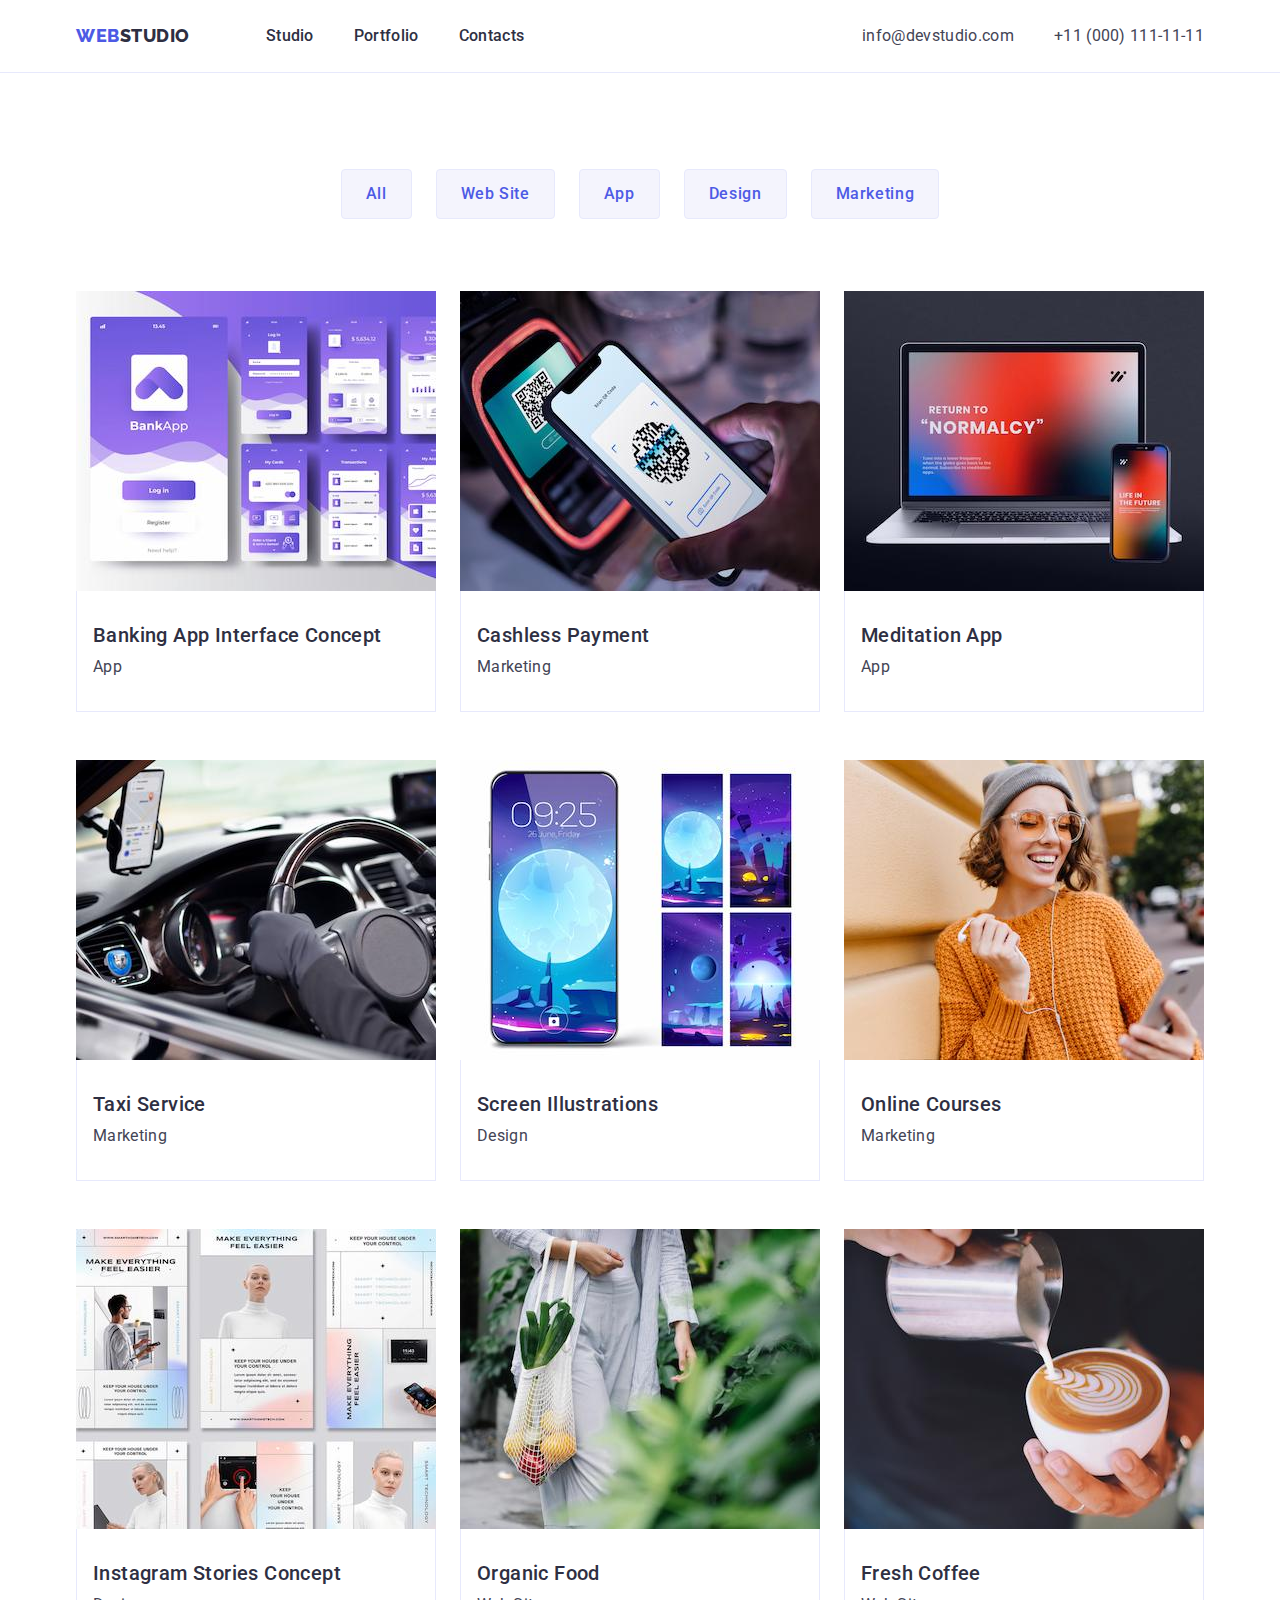
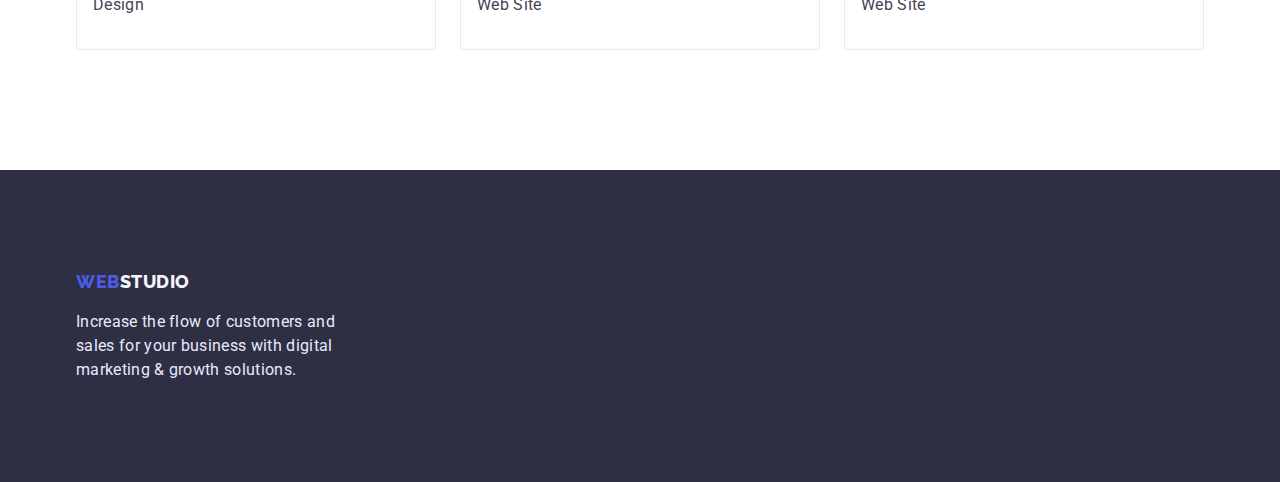
==== portfolio.html @ 8f4cbab9 "Add files via upload" ====
<!DOCTYPE html>
<html lang="en">
  <head>
    <meta charset="UTF-8" />
    <meta http-equiv="X-UA-Compatible" content="IE=edge" />
    <meta name="viewport" content="width=device-width, initial-scale=1.0" />
    <link rel="preconnect" href="https://fonts.googleapis.com" />
    <link rel="preconnect" href="https://fonts.gstatic.com" crossorigin />
    <link
      href="https://fonts.googleapis.com/css2?family=Roboto:wght@400;500;700&display=swap"
      rel="stylesheet"
    />
    <link rel="preconnect" href="https://fonts.googleapis.com" />
    <link rel="preconnect" href="https://fonts.gstatic.com" crossorigin />
    <link
      href="https://fonts.googleapis.com/css2?family=Raleway:wght@800&display=swap"
      rel="stylesheet"
    />
    <title>Document</title>

    <!-- Normalizer first -->
    <link
      rel="stylesheet"
      href="https://cdnjs.cloudflare.com/ajax/libs/modern-normalize/1.0.0/modern-normalize.min.css"
    />

    <link rel="stylesheet" href="./css/styles.css" />
  </head>

  <body class="body">
    <!-- header -->
    <header class="header">
      <div class="container">
        <nav class="header-navigation">
          <a class="webstudio" href="./index.html" style="text-decoration: none"
            >Web<span class="studio">Studio</span></a
          >

          <ul class="header-list">
            <li>
              <a class="header-list-item" href="./index.html">Studio</a>
            </li>
            <li>
              <a class="header-list-item" href="./portfolio.html">Portfolio</a>
            </li>
            <li>
              <a class="header-list-item" href="">Contacts</a>
            </li>
          </ul>
        </nav>
        <address>
          <ul class="header-address">
            <li>
              <a class="email-number" href="mailto:info@devstudio.com"
                >info@devstudio.com
              </a>
            </li>
            <li>
              <a class="email-number" href="tel:+110001111111"
                >+11 (000) 111-11-11</a
              >
            </li>
          </ul>
        </address>
      </div>
    </header>

    <!-- main -->
    <main class="main-2">
      <section class="projects-section">
        <div class="container">
          <h1 hidden>Buttons</h1>
          <ul class="buttons-list">
            <li>
              <button type="button" class="button-list-item">All</button>
            </li>
            <li>
              <button type="button" class="button-list-item">Web Site</button>
            </li>
            <li>
              <button type="button" class="button-list-item">App</button>
            </li>
            <li>
              <button type="button" class="button-list-item">Design</button>
            </li>
            <li>
              <button type="button" class="button-list-item">Marketing</button>
            </li>
          </ul>

          <h2 hidden>Projects</h2>
          <ul class="projects-list">
            <li>
              <a href="">
                <img src="./images/image8.jpg" alt="project1" width="360" />
                <div class="projects-text-box">
                  <h3>Banking App Interface Concept</h3>
                  <p>App</p>
                </div>
              </a>
            </li>
            <li>
              <a href="">
                <img src="./images/image9.jpg" alt="project2" width="360" />
                <div class="projects-text-box">
                  <h3>Cashless Payment</h3>
                  <p>Marketing</p>
                </div>
              </a>
            </li>
            <li>
              <a href="">
                <img src="./images/image10.jpg" alt="project3" width="360" />
                <div class="projects-text-box">
                  <h3>Meditation App</h3>
                  <p>App</p>
                </div>
              </a>
            </li>
            <li>
              <a href="">
                <img src="./images/image11.jpg" alt="project4" width="360" />
                <div class="projects-text-box">
                  <h3>Taxi Service</h3>
                  <p>Marketing</p>
                </div>
              </a>
            </li>
            <li>
              <a href="">
                <img src="./images/image12.jpg" alt="project5" width="360" />
                <div class="projects-text-box">
                  <h3>Screen Illustrations</h3>
                  <p>Design</p>
                </div>
              </a>
            </li>
            <li>
              <a href="">
                <img src="./images/image13.jpg" alt="project6" width="360" />
                <div class="projects-text-box">
                  <h3>Online Courses</h3>
                  <p>Marketing</p>
                </div>
              </a>
            </li>
            <li>
              <a href="">
                <img src="./images/image14.jpg" alt="project7" width="360" />
                <div class="projects-text-box">
                  <h3>Instagram Stories Concept</h3>
                  <p>Design</p>
                </div>
              </a>
            </li>
            <li>
              <a href="">
                <img src="./images/image15.jpg" alt="project8" width="360" />
                <div class="projects-text-box">
                  <h3>Organic Food</h3>
                  <p>Web Site</p>
                </div>
              </a>
            </li>
            <li>
              <a href="">
                <img src="./images/image16.jpg" alt="project9" width="360" />
                <div class="projects-text-box">
                  <h3>Fresh Coffee</h3>
                  <p>Web Site</p>
                </div>
              </a>
            </li>
          </ul>
        </div>
      </section>
    </main>

    <!-- Footer -->
    <footer class="footer">
      <div class="container">
        <a class="webstudio-2" href="./index.html"
          >Web<span class="studio-2">Studio</span></a
        >

        <p class="footer-text">
          Increase the flow of customers and sales for your business with
          digital marketing & growth solutions.
        </p>
      </div>
    </footer>
  </body>
</html>
---- css/styles.css ----
:root {
--dark: #2E2F42;
--text: #434455;
--accent: #F4F4FD;
--light: #E7E9FC;
--primary-brand: #4D5AE5;
--pressed-state: #404BBF;
--white: #ffffff; 
}

.body{
  color: var(--text);
  font-family: "Roboto","Raleway", sans-serif;
}
.body a{
  text-decoration:none;
}

.container{
  width: 1158px;
  padding: 0 15px 0 15px;
  margin: 0 auto;
}

ul,
h1,
h2,
h3,
h4,
h5{
  padding: 0;
  margin: 0;
}

/* .header,
.main,
.main-2,
.footer {
  width: 1440px;
} */

.webstudio,
.webstudio-2 {
  font-family: "Raleway", sans-serif;
  font-weight: 800;
  font-size: 18px;
  line-height: 1.33;
  letter-spacing: 0.03em;
  text-transform: uppercase;
  color: var(--primary-brand);
}
.studio {
  color: var(--dark);
}
.studio-2 {
  color: var(--accent);
}

.header {
  background-color: var(--white);
  border-bottom: 1px solid var(--light);
  padding: 24px 0 24px 0;
}

.header .container,
.header-navigation{
  display: flex;
}

.header-address {
  list-style: none;
  display: flex;
  gap: 40px;
}
address{
  margin-left: auto;
}

.header-list {
  margin: 0 0 0 76px;
  display: flex;
  gap: 40px;
  list-style: none;
}

.header-list a:hover,
.header-address a:hover{
  color: var(--pressed-state);
}

.header-list a:focus,
.header-address a:focus{
  color: var(--pressed-state);
}



/* navigation */
.header-list-item{
  font-weight: 500;
  font-size: 16px;
  line-height: 1.5;
  letter-spacing: 0.02em;
  color: var(--dark);
}


.email-number{
  font-style: normal;
  font-size: 16px;
  line-height: 1.5;
  letter-spacing: 0.02em;
  color: inherit;
}

/* hero section */
/* IIIIIIIIIIIIIIIIIIIIIIIIIIIIIIIIIIIIIIIIIIIIIIIIIIIIIIIIII */

.hero-image {
  margin: 0;
  padding: 188px 0 188px 0;
  background-color: var(--dark);
}

.main-banner {
  margin: 0 auto;
  width: 496px;
  font-size: 56px;
  line-height: 1.07;
  text-align: center;
  letter-spacing: 0.02em;
  color: var(--white);
}

.button-order {
  cursor:pointer;
  display: flex;
  margin: 0 auto;
  margin-top: 48px;
  padding: 16px 32px 16px 32px;
  background: var(--primary-brand);
  box-shadow: 0px 4px 4px rgba(0, 0, 0, 0.15);
  border-radius: 4px;

  font-family: inherit;
  font-weight: 500;
  font-size: 16px;
  line-height: 1.5;
  letter-spacing: 0.04em;
  color: var(--white);
}

.button-order:hover,
.button-order:focus{
  background-color: var(--pressed-state);

}


/* features */
/* IIIIIIIIIIIIIIIIIIIIIIIIIIIIIIIIIIIIIIIIIIIIIIIIIIIIIIIIIIIIII */

.features{
  padding: 120px 0 120px 0;
}

.features-list,
.photos-list,
.team-list,
.footer-list {
  display: flex;
  list-style: none;
  margin: 0;
}

.features-list {
  padding: 0;
  gap: 24px;
}
.features-list-item {
  flex-basis: calc(100% / 3 - 24px );
}

.features-header {
  font-weight: 500;
  font-size: 20px;
  line-height: 1.2;
  letter-spacing: 0.02em;
  color: var(--dark);
  margin: 0;
  padding: 0;
}

.features-text {
  font-size: 16px;
  line-height: 1.5;
  letter-spacing: 0.02em;
  margin: 8px 0 0 0;
}

/* What are we doing */
/* IIIIIIIIIIIIIIIIIIIIIIIIIIIIIIIIIIIIIIIIIIIIIIIIIIIIIIIIIIII */
.our-functional {
  padding: 0 0 120px 0;
}

.our-tasks-header {
  margin: 0 0 72px 0;
  font-size: 36px;
  line-height: 1.111111111111111;
  text-align: center;
  letter-spacing: 0.02em;
  text-transform: capitalize;
  color: var(--dark);
}

.photos-list {
  gap: 24px;
  padding: 0;
}
.list-item-photo {
  background: linear-gradient(
    0deg,
    rgba(77, 90, 229, 0.1),
    rgba(77, 90, 229, 0.1)
  );
  background-blend-mode: soft-light, normal;
  border: 1px solid var(--light);
  box-sizing: border-box;
  height: 300px;
  width: 360px;
}

/* Our team */
/* IIIIIIIIIIIIIIIIIIIIIIIIIIIIIIIIIIIIIIIIIIIIIIIIIIIIIIIII */

.team-background {
  padding: 120px 0 120px 0;
  margin: 0;
  background-color: var(--accent);
}

.our-team-header {
  justify-content: center;
  margin: 0 0 72px 0;
  font-size: 36px;
  line-height: 1.111111111111111;
  text-align: center;
  letter-spacing: 0.02em;
  text-transform: capitalize;
  color: var(--dark);
}

.team-background .container{
  justify-content: center;
}

.team-list {
  gap: 24px;
}

.team-name-job{
  padding: 32px 0 32px 0;
}


.team-list-item-header {
  text-align: center;
  font-weight: 500;
  font-size: 20px;
  line-height: 1.2;
  letter-spacing: 0.02em;
  color: var(--dark);
  margin: 0;
  padding: 0;
}

.team-list-text {
  text-align: center;
  font-size: 16px;
  line-height: 1.5;
  letter-spacing: 0.02em;
  margin: 8px 0 0 0;
  padding: 0;
}

.team-list-item{
  display: flex;
  flex-direction: column;
  align-items: center;
  background: var(--white);
  box-shadow: 0px 1px 6px rgba(46, 47, 66, 0.08),
    0px 1px 1px rgba(46, 47, 66, 0.16), 0px 2px 1px rgba(46, 47, 66, 0.08);
  border-radius: 0px 0px 4px 4px;
}


/* footer */
/* IIIIIIIIIIIIIIIIIIIIIIIIIIIIIIIIIIIIIIIIIIIIIIIIIIIIII */

.footer {
  padding: 100px 0 100px 0;
  background-color: var(--dark);
}



.footer-text {
  margin: 16px 0 0 0;
  width: 264px;
  font-size: 16px;
  line-height: 1.5;
  letter-spacing: 0.02em;
  color: var(--light);
}



/* Page 2 Portfolio */

/* IIIIIIIIIIIIIIIIIIIIIIIIIIIIIIIIIIIIIIIIIIIIIIIIIIIIIIIIIIIIIIIIIIIIIIIIIIIIIIIIIII */

.projects-section{
  padding: 96px 0 120px 0 ;
  margin: 0;
}

.buttons-list {
  margin: 0 0 72px 0;
  display: flex;
  gap: 24px;
  list-style: none;
  padding: 0;
  justify-content: center;
}
.buttons-list button {
  cursor:pointer;
  font-family: inherit;
  background: var(--accent);
  border: 1px solid var(--light);
  border-radius: 4px;
  padding: 12px 24px 12px 24px;

  font-weight: 500;
  font-size: 16px;
  line-height: 1.5;
  letter-spacing: 0.04em;
  color: var(--primary-brand);
}
.buttons-list button:hover,
.buttons-list button:focus{
  background: var(--pressed-state);
  color: var(--white);
  box-shadow: 0px 3px 1px rgba(0, 0, 0, 0.1), 0px 2px 1px rgba(0, 0, 0, 0.08), 0px 2px 2px rgba(0, 0, 0, 0.12);
}

.projects-list{
  margin: 0;
  padding: 0;
  display: flex;
  flex-wrap: wrap;
  list-style: none;

  margin: -48px 0 0 -24px;
}

.projects-list h3{
  font-weight: 500;
  font-size: 20px;
  line-height: 1.2;
  letter-spacing: 0.02em;
  color: var(--dark);
}
.projects-list p{
  margin: 8px 0 0 0;
  font-size: 16px;
  line-height: 1.5;
  letter-spacing: 0.02em;
  color: var(--text);
}
.projects-list img{
  display: block;
}

.projects-list li{
  flex-basis: calc(100% / 3 - 24px);

  margin: 48px 0 0 24px;
}

.projects-text-box{
  padding: 32px 0 32px 16px;
  border-bottom: 1px solid var(--light);
  border-left: 1px solid var(--light);
  border-right: 1px solid var(--light);
}
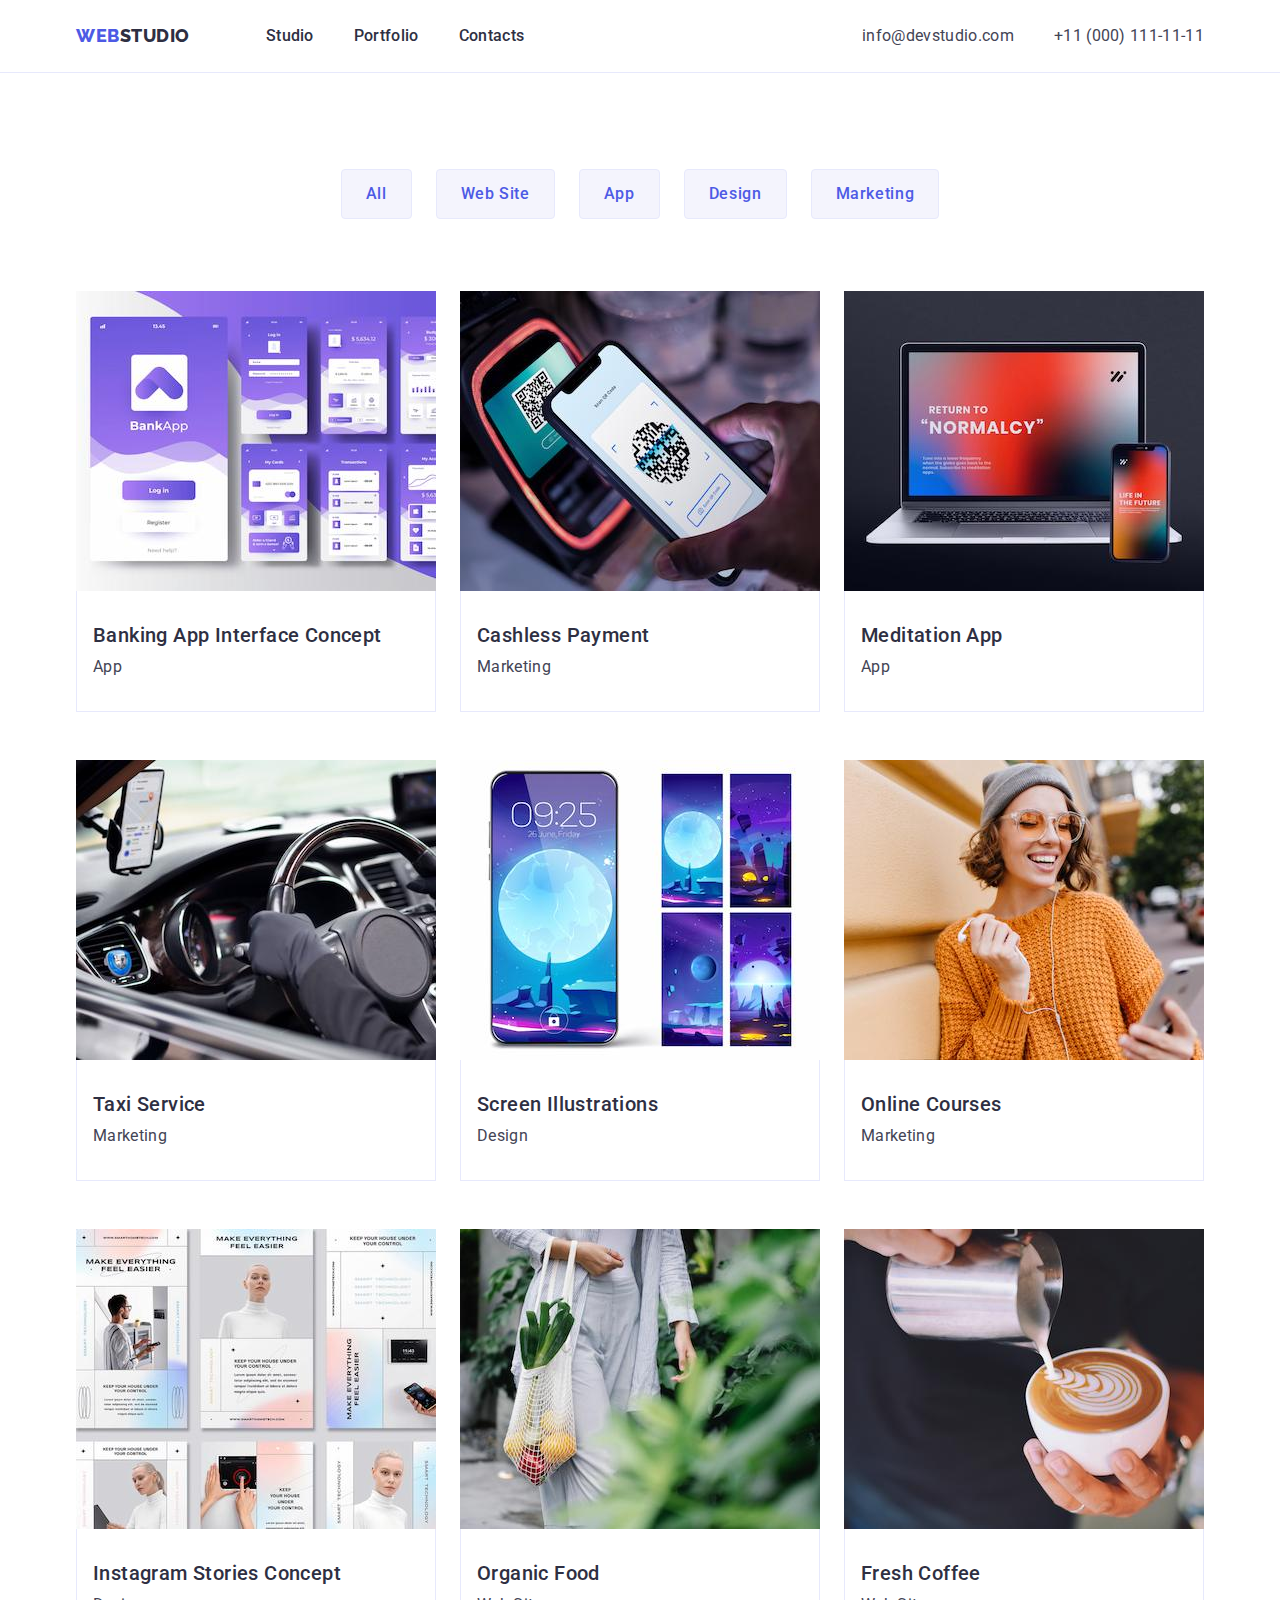
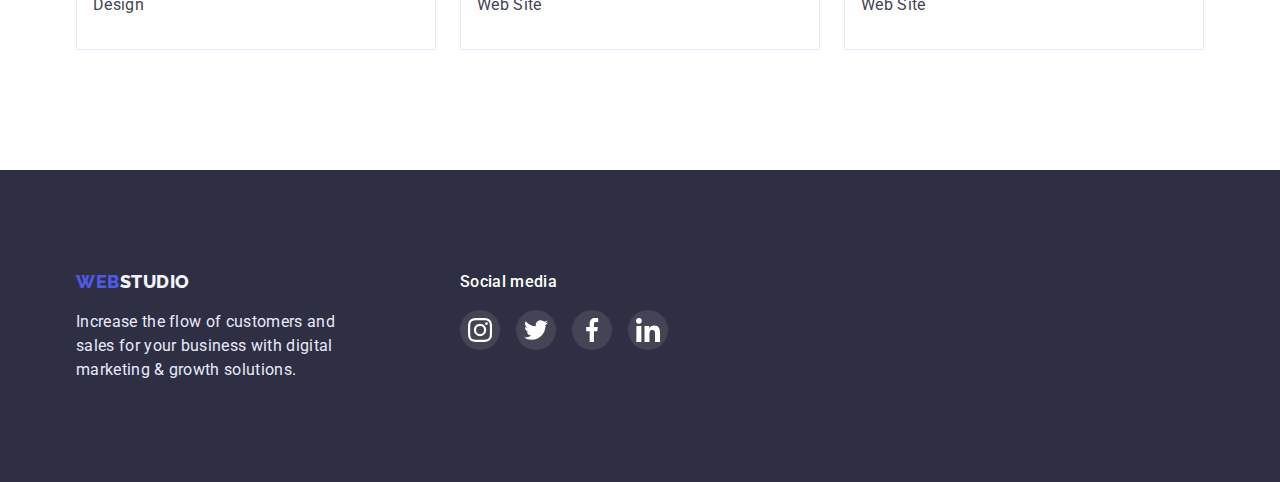
==== commit 6ce24bee: "Update portfolio.html" ====
--- a/portfolio.html
+++ b/portfolio.html
@@ -179,15 +179,49 @@
     <!-- Footer -->
     <footer class="footer">
       <div class="container">
+        <div class="watermark-footer">
         <a class="webstudio-2" href="./index.html"
-          >Web<span class="studio-2">Studio</span></a
-        >
-
+          >Web<span class="studio-2">Studio</span></a>
         <p class="footer-text">
           Increase the flow of customers and sales for your business with
           digital marketing & growth solutions.
         </p>
       </div>
+
+        <div class="footer-media">
+          <b class="social-media-footer">Social media</b>
+          <ul>
+            <li>
+              <a href="">
+                <svg class="footer-icon"> 
+                  <use href="./images/symbol-defs.svg#icon-instagram"></use>
+                </svg>
+              </a>
+            </li>
+            <li>
+              <a href="">
+                <svg class="footer-icon"> 
+                  <use href="./images/symbol-defs.svg#icon-twitter"></use>
+                </svg>
+              </a>
+            </li>
+            <li>
+              <a href="">
+                <svg class="footer-icon"> 
+                  <use href="./images/symbol-defs.svg#icon-facebook"></use>
+                </svg>
+              </a>
+            </li>
+            <li>
+              <a href="">
+                <svg class="footer-icon"> 
+                  <use href="./images/symbol-defs.svg#icon-linkedin"></use>
+                </svg>
+              </a>
+            </li>
+          </ul>
+        </div>
+      </div>
     </footer>
   </body>
 </html>
--- a/css/styles.css
+++ b/css/styles.css
@@ -7,6 +7,8 @@
 --primary-brand: #4D5AE5;
 --pressed-state: #404BBF;
 --white: #ffffff; 
+--subbtle-text: #8E8F99;
+--green:#31D0AA;
 }
 
 .body{
@@ -33,6 +35,9 @@
   margin: 0;
 }
 
+ul{
+  list-style: none;
+}
 /* .header,
 .main,
 .main-2,
@@ -118,10 +123,31 @@
 /* IIIIIIIIIIIIIIIIIIIIIIIIIIIIIIIIIIIIIIIIIIIIIIIIIIIIIIIIII */
 
 .hero-image {
+  height: 600px;
   margin: 0;
   padding: 188px 0 188px 0;
   background-color: var(--dark);
-}
+  background-image: linear-gradient(
+    to right,
+    rgba(46, 47, 66, 0.7),
+    rgba(46, 47, 66, 0.7)
+  );
+  background-image: url("../images/background.jpg");
+  background-repeat: no-repeat;
+  background-position: center;
+  
+}
+
+/* .overlay{
+  padding: 188px 0 188px 0;
+  margin-left: auto;
+  margin-right: auto;
+  background-image: linear-gradient(
+    to right,
+    rgba(46, 47, 66, 0.7)
+    rgba(46, 47, 66, 0.7)
+  );
+} */
 
 .main-banner {
   margin: 0 auto;
@@ -188,7 +214,7 @@
   line-height: 1.2;
   letter-spacing: 0.02em;
   color: var(--dark);
-  margin: 0;
+  margin: 8px 0 0 0;
   padding: 0;
 }
 
@@ -286,7 +312,6 @@
 }
 
 .team-list-item{
-  display: flex;
   flex-direction: column;
   align-items: center;
   background: var(--white);
@@ -303,7 +328,9 @@
   padding: 100px 0 100px 0;
   background-color: var(--dark);
 }
-
+.footer .container{
+  display: flex;
+}
 
 
 .footer-text {
@@ -395,3 +422,118 @@
   border-left: 1px solid var(--light);
   border-right: 1px solid var(--light);
 }
+
+
+/* svg icons */
+/* IIIIIIIIIIIIIIIIIIIIIIIIIIIIIIIIIIIIIIIIIIII */
+.svg-icon{
+  margin: 0 auto;
+  width: 64px;
+  height: 64px;
+  display: flex;
+
+}
+.features-banner{
+  margin: 0;
+  padding: 24px 0 24px 0;
+  width: 264px;
+  height: 112px;
+  background-color: var(--accent);
+  border-radius: 4px;
+}
+
+
+.customers{
+  padding: 130px 0 120px 0 ;
+}
+
+.customers-header{
+  justify-content: center;
+  margin: 0 0 72px 0;
+  font-size: 36px;
+  line-height: 1.111111111111111;
+  text-align: center;
+  letter-spacing: 0.02em;
+  text-transform: capitalize;
+  color: var(--dark);
+}
+.customers ul{
+  display: flex;
+  gap: 24px;
+}
+.customers a{
+  margin: 0;
+  border: 1px solid var(--subbtle-text);
+  border-radius: 4px;
+  width: 168px;
+  height: 88px;
+  padding: 16px 0 16px 0;
+  display: inline-block;
+  color: var(--subbtle-text);
+}
+.customers a:hover{
+  border: 1px solid var(--pressed-state);
+}
+
+.customers-icon{
+  margin-right: auto;
+  margin-left: auto;
+  fill: currentColor;
+  width: 104px;
+  height: 56px;
+  size: cover;
+  /* display: flex; */
+  display: block;
+}
+.customers-icon:hover{
+  fill: var(--pressed-state);
+}
+
+
+.social-media-footer{
+  font-weight: 500;
+  font-size: 16px;
+  line-height: 1.5;
+  letter-spacing: 0.02em;
+  color: var(--white);
+}
+
+.footer-media{
+  width: 208px;
+  height: 80px;
+  padding: 0;
+  margin: 0 0 0 120px;
+
+}
+.footer-media ul{
+  display: flex;
+  gap: 16px;
+  margin: 16px 0 0 0;
+}
+
+.watermark-footer{
+  padding: 0;
+  margin: 0;
+}
+
+.footer-media a{
+  width: 40px;
+  height: 40px;
+  border-radius: 50%;
+  background-color: rgba(255, 255, 255, 0.1);
+  display: inline-block;
+  display: flex;
+}
+
+.footer-media a:hover{
+  background-color: var(--green);
+}
+
+.footer-icon{
+  width: 24px;
+  height: 24px;
+  margin: auto auto;
+  fill: var(--white);
+}
+
+
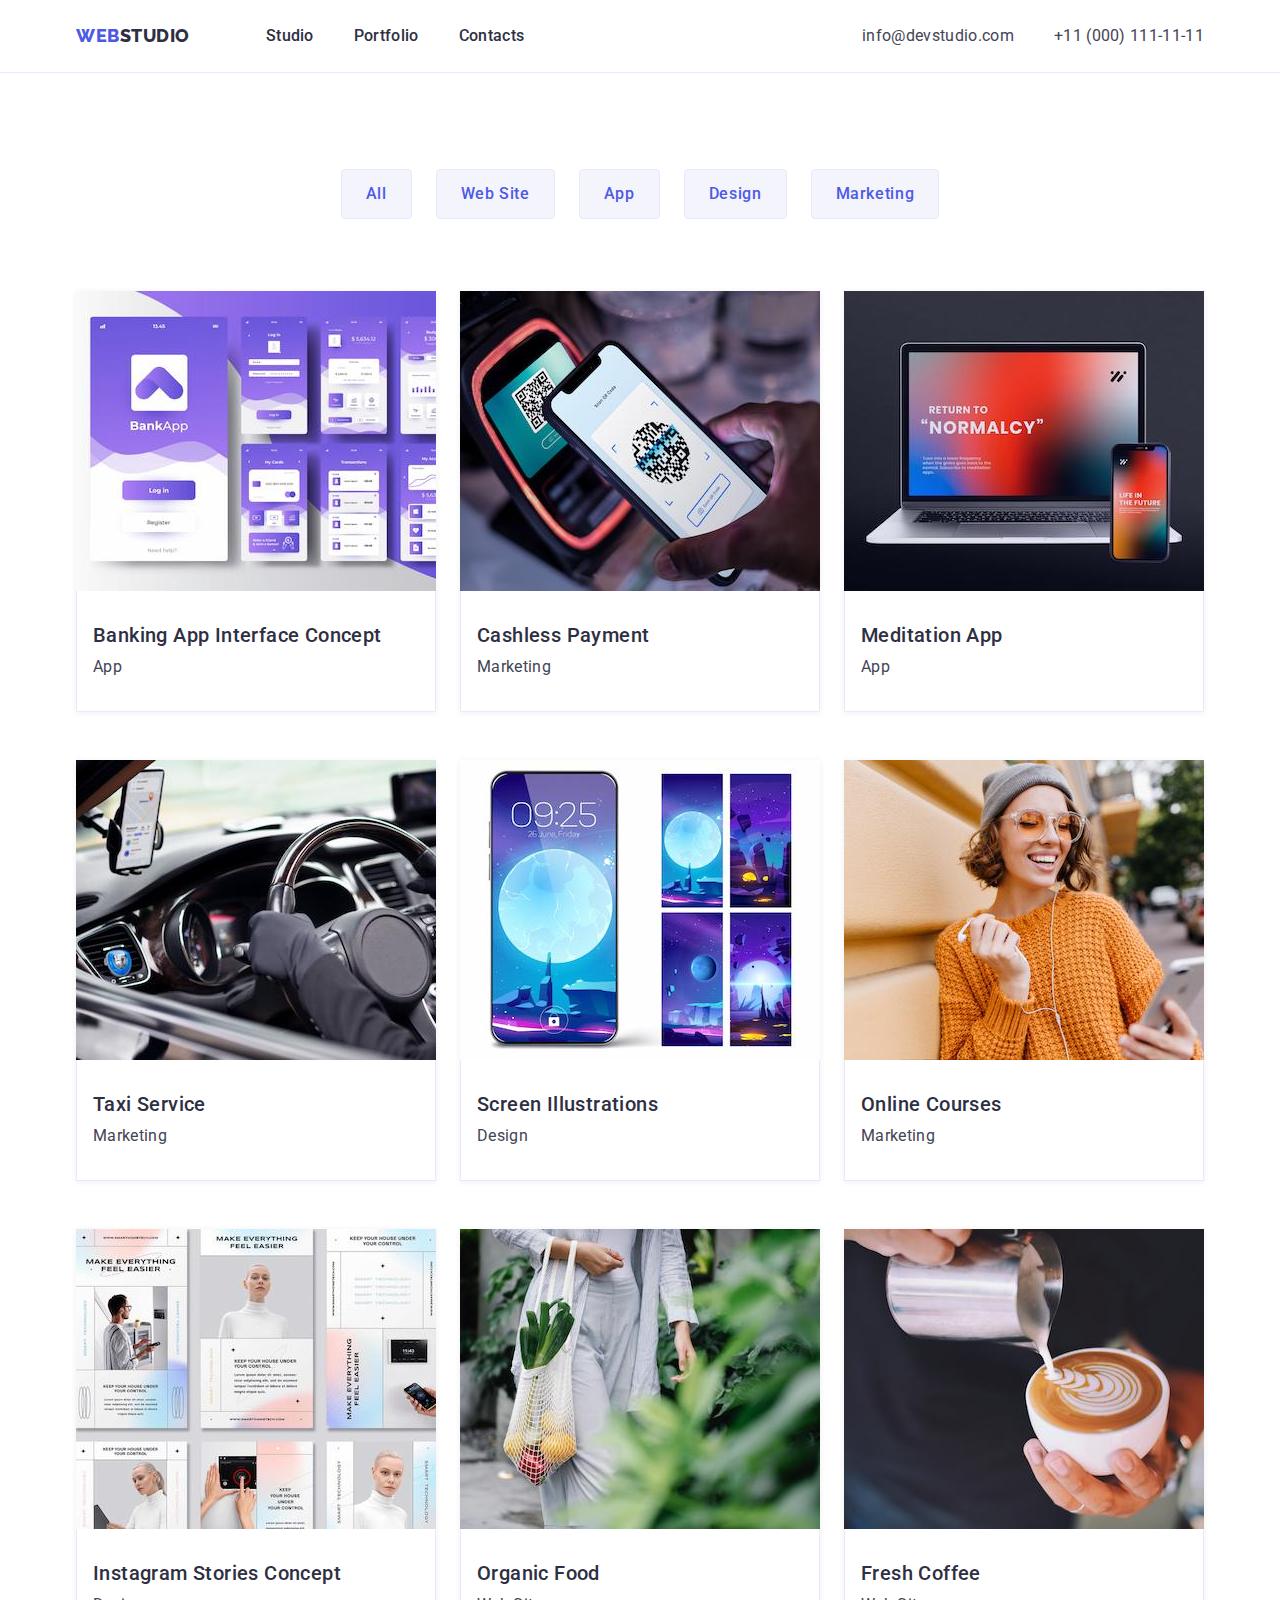
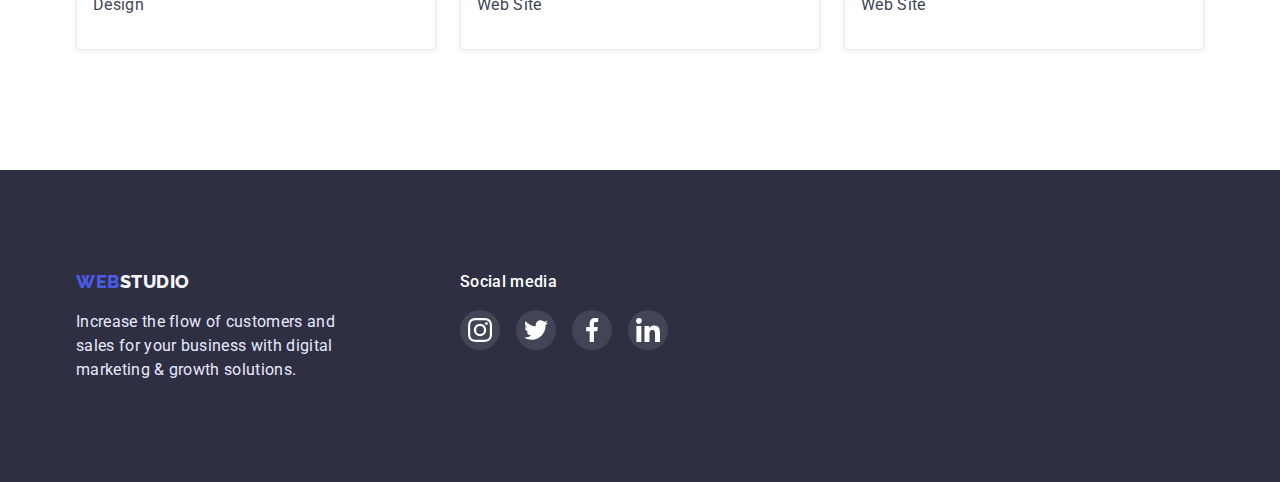
==== commit d1a06ac8: "done" ====
--- a/css/styles.css
+++ b/css/styles.css
@@ -14,6 +14,8 @@
 .body{
   color: var(--text);
   font-family: "Roboto","Raleway", sans-serif;
+  margin: auto;
+  max-width: 1440px;
 }
 .body a{
   text-decoration:none;
@@ -38,11 +40,12 @@
 ul{
   list-style: none;
 }
+
 /* .header,
 .main,
 .main-2,
 .footer {
-  width: 1440px;
+  max-width: 1440px;
 } */
 
 .webstudio,
@@ -123,31 +126,18 @@
 /* IIIIIIIIIIIIIIIIIIIIIIIIIIIIIIIIIIIIIIIIIIIIIIIIIIIIIIIIII */
 
 .hero-image {
-  height: 600px;
+  
   margin: 0;
   padding: 188px 0 188px 0;
-  background-color: var(--dark);
   background-image: linear-gradient(
     to right,
     rgba(46, 47, 66, 0.7),
     rgba(46, 47, 66, 0.7)
-  );
-  background-image: url("../images/background.jpg");
+  ), url("../images/background.jpg");
   background-repeat: no-repeat;
   background-position: center;
   
 }
-
-/* .overlay{
-  padding: 188px 0 188px 0;
-  margin-left: auto;
-  margin-right: auto;
-  background-image: linear-gradient(
-    to right,
-    rgba(46, 47, 66, 0.7)
-    rgba(46, 47, 66, 0.7)
-  );
-} */
 
 .main-banner {
   margin: 0 auto;
@@ -168,6 +158,7 @@
   background: var(--primary-brand);
   box-shadow: 0px 4px 4px rgba(0, 0, 0, 0.15);
   border-radius: 4px;
+  border: none;
 
   font-family: inherit;
   font-weight: 500;
@@ -206,6 +197,20 @@
 }
 .features-list-item {
   flex-basis: calc(100% / 3 - 24px );
+}
+
+.svg-icon{
+  width: 64px;
+  height: 64px;
+}
+.features-banner{
+  display: flex;
+  align-items: center;
+  justify-content: center;
+  width: 264px;
+  height: 112px;
+  background-color: var(--accent);
+  border-radius: 4px;
 }
 
 .features-header {
@@ -287,9 +292,8 @@
 }
 
 .team-name-job{
-  padding: 32px 0 32px 0;
-}
-
+  padding: 32px 16px 32px 16px;
+}
 
 .team-list-item-header {
   text-align: center;
@@ -320,6 +324,79 @@
   border-radius: 0px 0px 4px 4px;
 }
 
+.team-name-job ul{
+  display: flex;
+  justify-self: center;
+  gap: 24px;
+  margin: 8px 0 0 0;
+}
+
+.team-name-job a{
+  width: 40px;
+  height: 40px;
+  border-radius: 50%;
+  background-color: var(--primary-brand);
+  display: flex;
+  margin: 0;
+  padding: 0;
+}
+.team-name-job a:hover,
+.team-name-job a:focus{
+  background-color: var(--pressed-state);
+}
+
+.team-media-icons{
+  width: 16px;
+  height: 16px;
+  margin: auto auto;
+  fill: var(--white);
+}
+
+/* Customers */
+/* IIIIIIIIIIIIIIIIIIIIIIIIIIIIIIIIIIIIIIIIIIIIIIIIIII */
+
+.customers{
+  padding: 130px 0 120px 0 ;
+}
+
+.customers-header{
+  justify-content: center;
+  margin: 0 0 72px 0;
+  font-size: 36px;
+  line-height: 1.111111111111111;
+  text-align: center;
+  letter-spacing: 0.02em;
+  text-transform: capitalize;
+  color: var(--dark);
+}
+.customers ul{
+  display: flex;
+  gap: 24px;
+}
+.customers a{
+  margin: 0;
+  border: 1px solid var(--subbtle-text);
+  border-radius: 4px;
+  width: 168px;
+  height: 88px;
+  display: inline-block;
+  color: var(--subbtle-text);
+}
+.customers a:hover,
+.customers a:focus{
+  border: 1px solid var(--pressed-state);
+  fill: var(--pressed-state);
+}
+
+.customers-icon{
+  margin-right: auto;
+  margin-left: auto;
+  fill: currentColor;
+  width: 168px;
+  height: 88px;
+  display: block;
+}
+
 
 /* footer */
 /* IIIIIIIIIIIIIIIIIIIIIIIIIIIIIIIIIIIIIIIIIIIIIIIIIIIIII */
@@ -332,7 +409,6 @@
   display: flex;
 }
 
-
 .footer-text {
   margin: 16px 0 0 0;
   width: 264px;
@@ -342,6 +418,52 @@
   color: var(--light);
 }
 
+.social-media-footer{
+  font-weight: 500;
+  font-size: 16px;
+  line-height: 1.5;
+  letter-spacing: 0.02em;
+  color: var(--white);
+}
+
+.footer-media{
+  width: 208px;
+  height: 80px;
+  padding: 0;
+  margin: 0 0 0 120px;
+
+}
+.footer-media ul{
+  display: flex;
+  gap: 16px;
+  margin: 16px 0 0 0;
+}
+
+.watermark-footer{
+  padding: 0;
+  margin: 0;
+}
+
+.footer-media a{
+  width: 40px;
+  height: 40px;
+  border-radius: 50%;
+  background-color: rgba(255, 255, 255, 0.1);
+  display: inline-block;
+  display: flex;
+}
+
+.footer-media a:hover,
+.footer-media a:focus{
+  background-color: var(--green);
+}
+
+.footer-icon{
+  width: 24px;
+  height: 24px;
+  margin: auto auto;
+  fill: var(--white);
+}
 
 
 /* Page 2 Portfolio */
@@ -388,7 +510,6 @@
   display: flex;
   flex-wrap: wrap;
   list-style: none;
-
   margin: -48px 0 0 -24px;
 }
 
@@ -412,9 +533,13 @@
 
 .projects-list li{
   flex-basis: calc(100% / 3 - 24px);
-
   margin: 48px 0 0 24px;
-}
+  box-shadow: 0px 1px 6px rgba(46, 47, 66, 0.08);
+}
+.projects-list li:hover{
+  box-shadow: 0px 1px 6px rgba(46, 47, 66, 0.08), 0px 1px 1px rgba(46, 47, 66, 0.16), 0px 2px 1px rgba(46, 47, 66, 0.08);
+
+} 
 
 .projects-text-box{
   padding: 32px 0 32px 16px;
@@ -423,117 +548,3 @@
   border-right: 1px solid var(--light);
 }
 
-
-/* svg icons */
-/* IIIIIIIIIIIIIIIIIIIIIIIIIIIIIIIIIIIIIIIIIIII */
-.svg-icon{
-  margin: 0 auto;
-  width: 64px;
-  height: 64px;
-  display: flex;
-
-}
-.features-banner{
-  margin: 0;
-  padding: 24px 0 24px 0;
-  width: 264px;
-  height: 112px;
-  background-color: var(--accent);
-  border-radius: 4px;
-}
-
-
-.customers{
-  padding: 130px 0 120px 0 ;
-}
-
-.customers-header{
-  justify-content: center;
-  margin: 0 0 72px 0;
-  font-size: 36px;
-  line-height: 1.111111111111111;
-  text-align: center;
-  letter-spacing: 0.02em;
-  text-transform: capitalize;
-  color: var(--dark);
-}
-.customers ul{
-  display: flex;
-  gap: 24px;
-}
-.customers a{
-  margin: 0;
-  border: 1px solid var(--subbtle-text);
-  border-radius: 4px;
-  width: 168px;
-  height: 88px;
-  padding: 16px 0 16px 0;
-  display: inline-block;
-  color: var(--subbtle-text);
-}
-.customers a:hover{
-  border: 1px solid var(--pressed-state);
-}
-
-.customers-icon{
-  margin-right: auto;
-  margin-left: auto;
-  fill: currentColor;
-  width: 104px;
-  height: 56px;
-  size: cover;
-  /* display: flex; */
-  display: block;
-}
-.customers-icon:hover{
-  fill: var(--pressed-state);
-}
-
-
-.social-media-footer{
-  font-weight: 500;
-  font-size: 16px;
-  line-height: 1.5;
-  letter-spacing: 0.02em;
-  color: var(--white);
-}
-
-.footer-media{
-  width: 208px;
-  height: 80px;
-  padding: 0;
-  margin: 0 0 0 120px;
-
-}
-.footer-media ul{
-  display: flex;
-  gap: 16px;
-  margin: 16px 0 0 0;
-}
-
-.watermark-footer{
-  padding: 0;
-  margin: 0;
-}
-
-.footer-media a{
-  width: 40px;
-  height: 40px;
-  border-radius: 50%;
-  background-color: rgba(255, 255, 255, 0.1);
-  display: inline-block;
-  display: flex;
-}
-
-.footer-media a:hover{
-  background-color: var(--green);
-}
-
-.footer-icon{
-  width: 24px;
-  height: 24px;
-  margin: auto auto;
-  fill: var(--white);
-}
-
-
